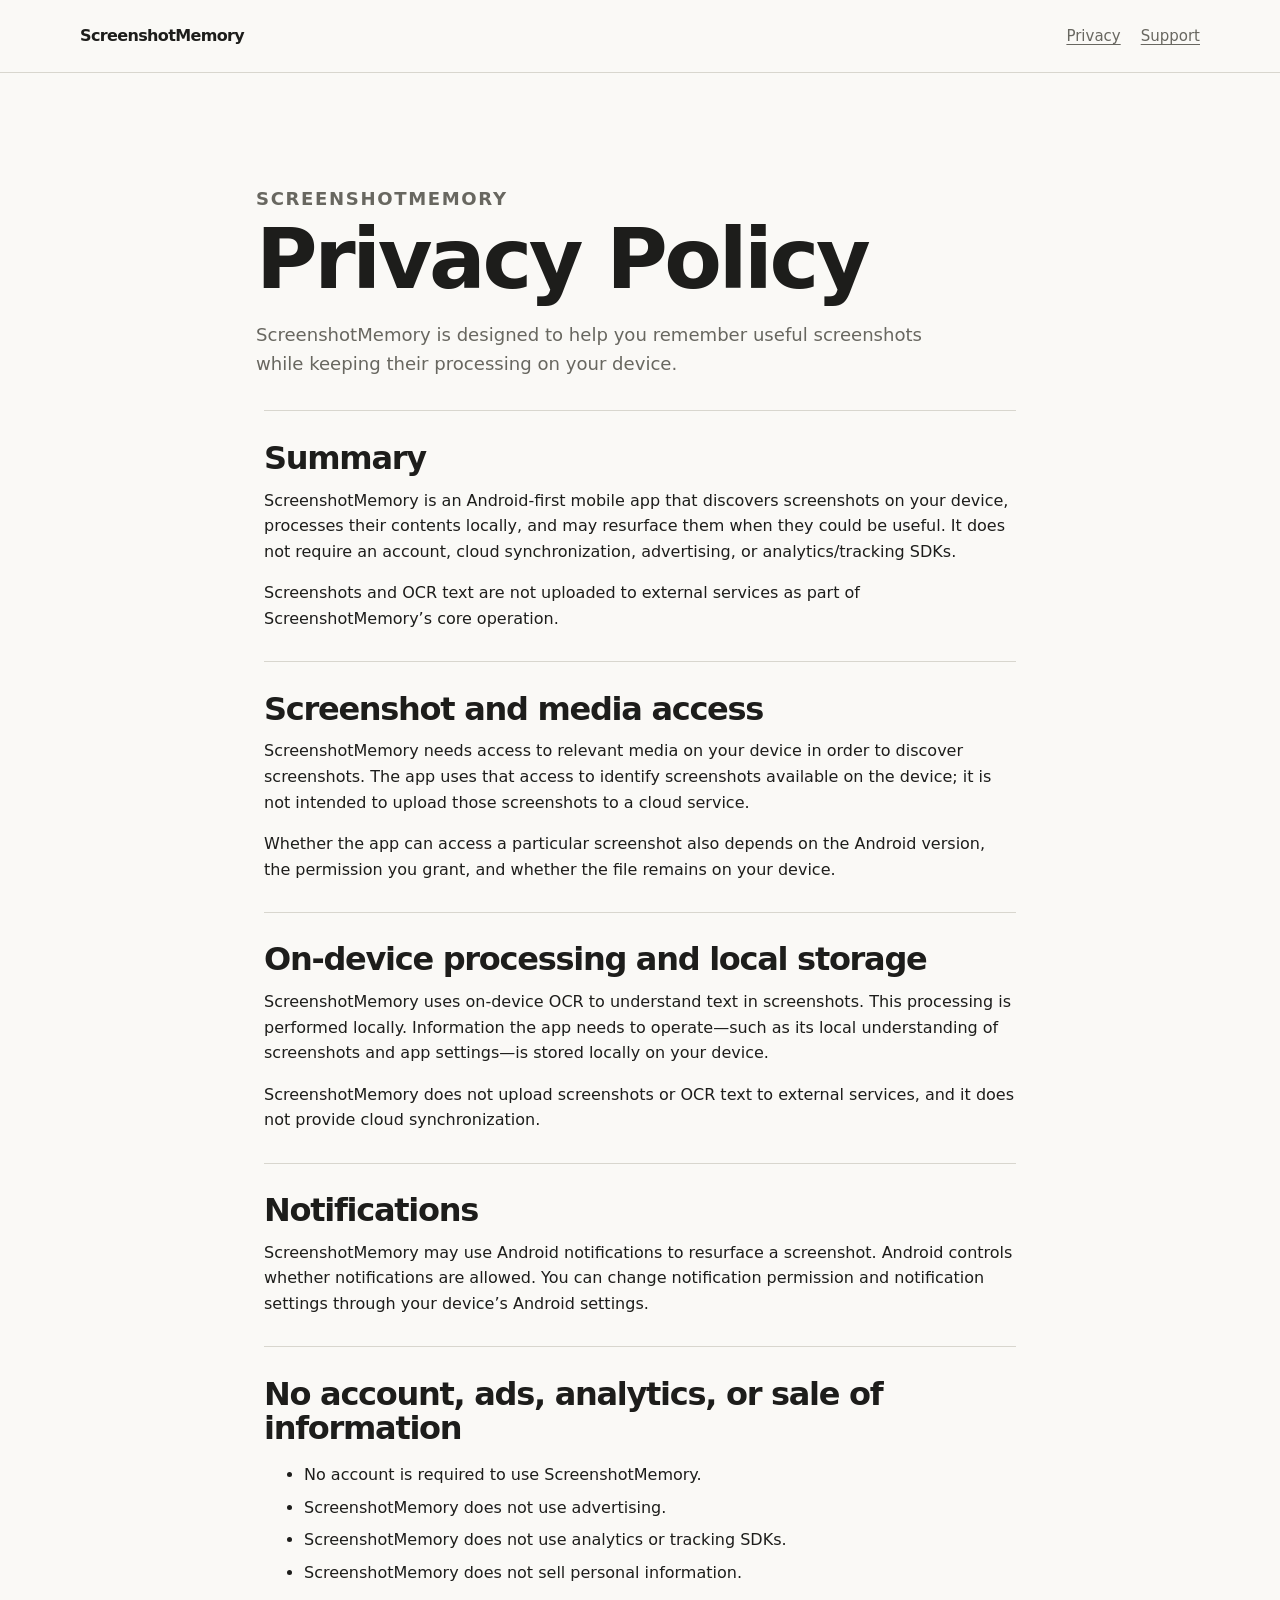
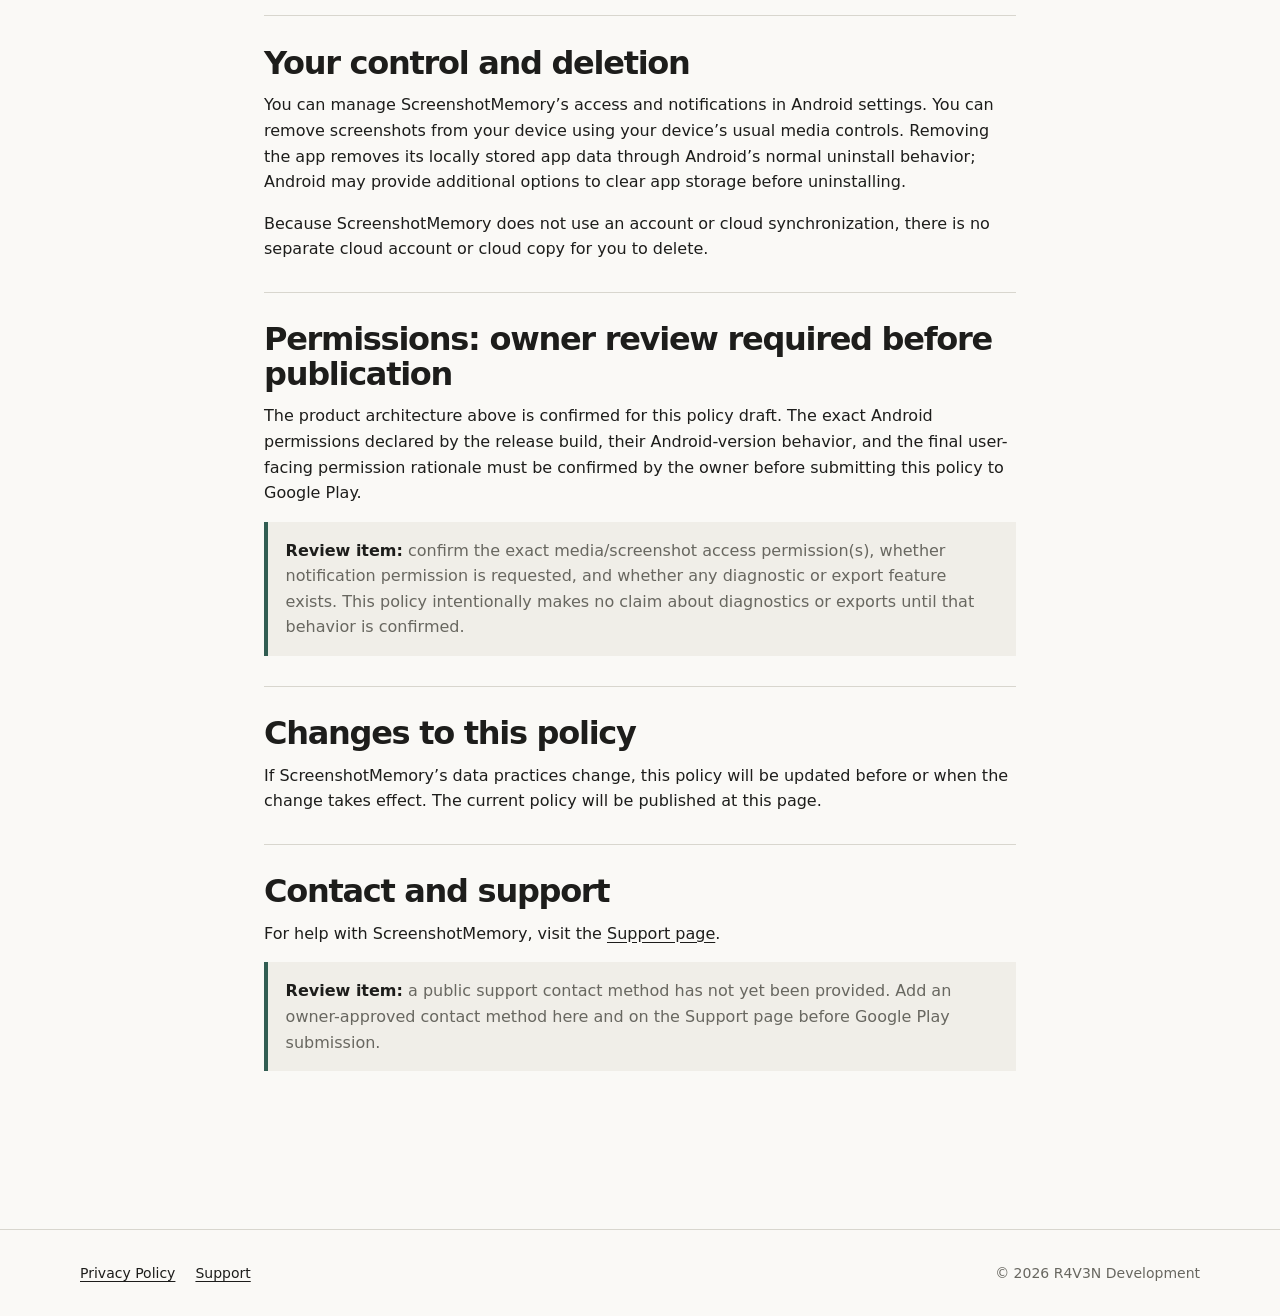
==== privacy/index.html @ ca4c5a30 "Build static ScreenshotMemory product site" ====
<!doctype html>
<html lang="en">
  <head>
    <meta charset="utf-8">
    <meta name="viewport" content="width=device-width, initial-scale=1">
    <meta name="description" content="Privacy Policy for ScreenshotMemory, an Android-first app designed to process screenshots locally on your device.">
    <meta name="theme-color" media="(prefers-color-scheme: light)" content="#faf9f6">
    <meta name="theme-color" media="(prefers-color-scheme: dark)" content="#151514">
    <meta property="og:type" content="website">
    <meta property="og:title" content="ScreenshotMemory Privacy Policy">
    <meta property="og:description" content="How ScreenshotMemory handles screenshots and related information.">
    <title>Privacy Policy — ScreenshotMemory</title>
    <link rel="stylesheet" href="../styles.css">
  </head>
  <body>
    <a class="skip-link" href="#main-content">Skip to content</a>
    <header class="site-header">
      <nav class="nav container" aria-label="Primary navigation">
        <a class="wordmark" href="../" aria-label="ScreenshotMemory home">ScreenshotMemory</a>
        <div class="nav-links">
          <a href="./" aria-current="page">Privacy</a>
          <a href="../support/">Support</a>
        </div>
      </nav>
    </header>

    <main id="main-content">
      <header class="page-header container">
        <p class="eyebrow">ScreenshotMemory</p>
        <h1>Privacy Policy</h1>
        <p>ScreenshotMemory is designed to help you remember useful screenshots while keeping their processing on your device.</p>
      </header>

      <article class="prose container">
        <section>
          <h2>Summary</h2>
          <p>ScreenshotMemory is an Android-first mobile app that discovers screenshots on your device, processes their contents locally, and may resurface them when they could be useful. It does not require an account, cloud synchronization, advertising, or analytics/tracking SDKs.</p>
          <p>Screenshots and OCR text are not uploaded to external services as part of ScreenshotMemory’s core operation.</p>
        </section>

        <section>
          <h2>Screenshot and media access</h2>
          <p>ScreenshotMemory needs access to relevant media on your device in order to discover screenshots. The app uses that access to identify screenshots available on the device; it is not intended to upload those screenshots to a cloud service.</p>
          <p>Whether the app can access a particular screenshot also depends on the Android version, the permission you grant, and whether the file remains on your device.</p>
        </section>

        <section>
          <h2>On-device processing and local storage</h2>
          <p>ScreenshotMemory uses on-device OCR to understand text in screenshots. This processing is performed locally. Information the app needs to operate—such as its local understanding of screenshots and app settings—is stored locally on your device.</p>
          <p>ScreenshotMemory does not upload screenshots or OCR text to external services, and it does not provide cloud synchronization.</p>
        </section>

        <section>
          <h2>Notifications</h2>
          <p>ScreenshotMemory may use Android notifications to resurface a screenshot. Android controls whether notifications are allowed. You can change notification permission and notification settings through your device’s Android settings.</p>
        </section>

        <section>
          <h2>No account, ads, analytics, or sale of information</h2>
          <ul>
            <li>No account is required to use ScreenshotMemory.</li>
            <li>ScreenshotMemory does not use advertising.</li>
            <li>ScreenshotMemory does not use analytics or tracking SDKs.</li>
            <li>ScreenshotMemory does not sell personal information.</li>
          </ul>
        </section>

        <section>
          <h2>Your control and deletion</h2>
          <p>You can manage ScreenshotMemory’s access and notifications in Android settings. You can remove screenshots from your device using your device’s usual media controls. Removing the app removes its locally stored app data through Android’s normal uninstall behavior; Android may provide additional options to clear app storage before uninstalling.</p>
          <p>Because ScreenshotMemory does not use an account or cloud synchronization, there is no separate cloud account or cloud copy for you to delete.</p>
        </section>

        <section>
          <h2>Permissions: owner review required before publication</h2>
          <p>The product architecture above is confirmed for this policy draft. The exact Android permissions declared by the release build, their Android-version behavior, and the final user-facing permission rationale must be confirmed by the owner before submitting this policy to Google Play.</p>
          <div class="notice">
            <strong>Review item:</strong> confirm the exact media/screenshot access permission(s), whether notification permission is requested, and whether any diagnostic or export feature exists. This policy intentionally makes no claim about diagnostics or exports until that behavior is confirmed.
          </div>
        </section>

        <section>
          <h2>Changes to this policy</h2>
          <p>If ScreenshotMemory’s data practices change, this policy will be updated before or when the change takes effect. The current policy will be published at this page.</p>
        </section>

        <section>
          <h2>Contact and support</h2>
          <p>For help with ScreenshotMemory, visit the <a href="../support/">Support page</a>.</p>
          <div class="notice">
            <strong>Review item:</strong> a public support contact method has not yet been provided. Add an owner-approved contact method here and on the Support page before Google Play submission.
          </div>
        </section>
      </article>
    </main>

    <footer class="site-footer">
      <div class="container footer-content">
        <div class="footer-links">
          <a href="./">Privacy Policy</a>
          <a href="../support/">Support</a>
        </div>
        <p>© 2026 R4V3N Development</p>
      </div>
    </footer>
  </body>
</html>
---- styles.css ----
:root {
  color-scheme: light dark;
  --page: #faf9f6;
  --surface: #f0eee8;
  --text: #1d1d1b;
  --muted: #686760;
  --line: #d8d6ce;
  --accent: #315d52;
  --accent-text: #17372f;
  --max-width: 70rem;
}

@media (prefers-color-scheme: dark) {
  :root {
    --page: #151514;
    --surface: #20201e;
    --text: #f2f1eb;
    --muted: #b6b4ac;
    --line: #3a3935;
    --accent: #9ac8b9;
    --accent-text: #cae5dc;
  }
}

* { box-sizing: border-box; }

html { scroll-behavior: smooth; }

body {
  min-width: 20rem;
  margin: 0;
  background: var(--page);
  color: var(--text);
  font-family: Inter, ui-sans-serif, system-ui, -apple-system, BlinkMacSystemFont, "Segoe UI", sans-serif;
  font-size: 1rem;
  line-height: 1.6;
  text-rendering: optimizeLegibility;
}

a { color: inherit; text-underline-offset: 0.18em; }
a:hover { color: var(--accent); }
a:focus-visible { outline: 0.18rem solid var(--accent); outline-offset: 0.22rem; border-radius: 0.12rem; }

h1, h2, h3, p { margin-top: 0; }
h1, h2, h3 { font-weight: 650; letter-spacing: -0.04em; line-height: 1.08; }

.container { width: min(calc(100% - 2.5rem), var(--max-width)); margin-inline: auto; }

.skip-link {
  position: fixed;
  z-index: 10;
  top: 1rem;
  left: 1rem;
  padding: 0.65rem 0.9rem;
  background: var(--text);
  color: var(--page);
  transform: translateY(-180%);
}
.skip-link:focus { transform: translateY(0); }

.site-header { border-bottom: 1px solid var(--line); }
.nav { display: flex; align-items: center; justify-content: space-between; min-height: 4.5rem; gap: 1.25rem; }
.wordmark { font-weight: 700; letter-spacing: -0.04em; text-decoration: none; }
.nav-links, .footer-links { display: flex; flex-wrap: wrap; gap: 1.25rem; }
.nav-links a { color: var(--muted); font-size: 0.9375rem; }

.hero { padding-block: clamp(5rem, 13vw, 10rem) clamp(5rem, 12vw, 9rem); max-width: 56rem; margin-left: max(1.25rem, calc((100% - var(--max-width)) / 2)); }
.eyebrow { margin-bottom: 1.1rem; color: var(--accent); font-size: 0.8rem; font-weight: 750; letter-spacing: 0.09em; text-transform: uppercase; }
.hero h1 { max-width: 12.5ch; margin-bottom: 1.5rem; font-size: clamp(3rem, 8.3vw, 6.6rem); }
.lede { max-width: 39rem; margin-bottom: 2.25rem; color: var(--muted); font-size: clamp(1.125rem, 2.3vw, 1.4rem); }
.coming-soon { display: inline-block; border: 1px solid var(--line); border-radius: 999px; padding: 0.7rem 1rem; color: var(--muted); font-size: 0.9rem; font-weight: 650; }

.privacy-intro { background: var(--surface); border-block: 1px solid var(--line); }
.split-section { display: grid; grid-template-columns: 1fr; gap: 2.5rem; padding-block: clamp(4rem, 9vw, 7rem); }
.split-section h2, .how-it-works h2 { max-width: 14ch; margin-bottom: 0; font-size: clamp(2.15rem, 5vw, 4.2rem); }
.check-list { display: grid; gap: 0.9rem; align-content: center; margin: 0; padding: 0; list-style: none; font-size: 1.08rem; }
.check-list li { display: flex; gap: 0.8rem; align-items: baseline; }
.check-list li::before { content: "✓"; color: var(--accent); font-weight: 800; }

.how-it-works { padding-block: clamp(5rem, 11vw, 9rem); }
.product-loop { display: flex; flex-wrap: wrap; align-items: center; gap: 0.65rem; margin: 2.5rem 0 0; padding: 0; list-style: none; color: var(--accent-text); font-weight: 700; }
.product-loop li { display: flex; align-items: center; gap: 0.65rem; }
.product-loop li:not(:last-child)::after { content: "↓"; color: var(--muted); font-weight: 400; }

.site-footer { border-top: 1px solid var(--line); color: var(--muted); font-size: 0.875rem; }
.footer-content { display: flex; flex-wrap: wrap; justify-content: space-between; gap: 1.25rem; padding-block: 2rem; }
.footer-content p { margin: 0; }
.footer-links a { color: var(--text); }

.page-header { max-width: 48rem; padding-block: clamp(4rem, 10vw, 7rem) 2rem; }
.page-header h1 { margin-bottom: 1rem; font-size: clamp(2.8rem, 7vw, 5.25rem); }
.page-header p { max-width: 42rem; margin-bottom: 0; color: var(--muted); font-size: 1.13rem; }
.prose { max-width: 47rem; padding-bottom: clamp(5rem, 10vw, 8rem); }
.prose section { padding-block: 1.85rem; border-top: 1px solid var(--line); }
.prose h2 { margin-bottom: 0.75rem; font-size: clamp(1.5rem, 3vw, 2rem); }
.prose h3 { margin: 1.35rem 0 0.5rem; font-size: 1.15rem; letter-spacing: -0.02em; }
.prose p:last-child, .prose ul:last-child { margin-bottom: 0; }
.prose li + li { margin-top: 0.45rem; }
.notice { margin-top: 1rem; border-left: 0.25rem solid var(--accent); padding: 1rem 1.1rem; background: var(--surface); color: var(--muted); }
.notice strong { color: var(--text); }
.support-grid { display: grid; gap: 1.4rem; }
.support-card { padding: 1.4rem; border: 1px solid var(--line); border-radius: 0.35rem; }
.support-card h2 { margin-bottom: 0.65rem; }

@media (min-width: 44rem) {
  .container { width: min(calc(100% - 5rem), var(--max-width)); }
  .split-section { grid-template-columns: minmax(0, 1.1fr) minmax(16rem, 0.9fr); gap: 5rem; }
  .product-loop { gap: 1rem; }
  .product-loop li { gap: 1rem; }
}

@media (max-width: 40rem) {
  .nav { align-items: flex-start; flex-direction: column; justify-content: center; padding-block: 0.9rem; }
  .nav-links { gap: 1rem; }
}

@media (prefers-reduced-motion: reduce) {
  html { scroll-behavior: auto; }
}
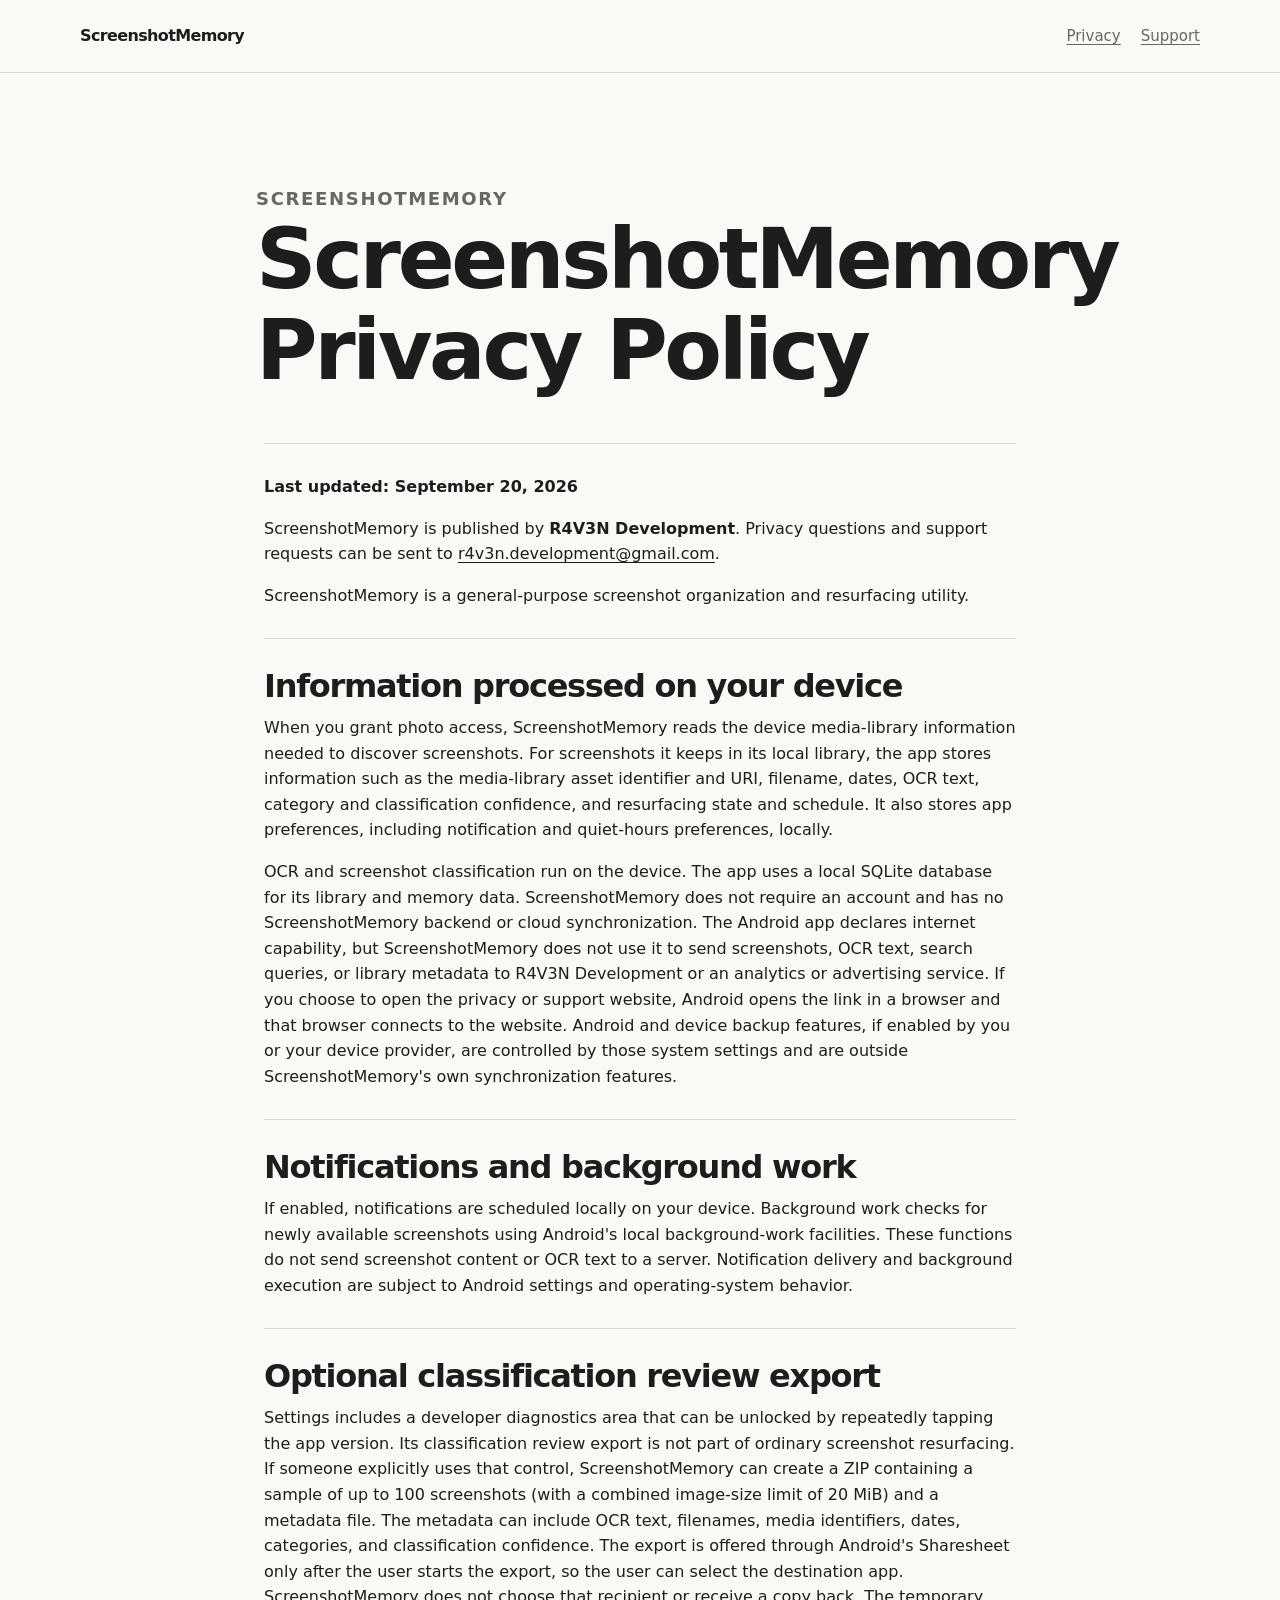
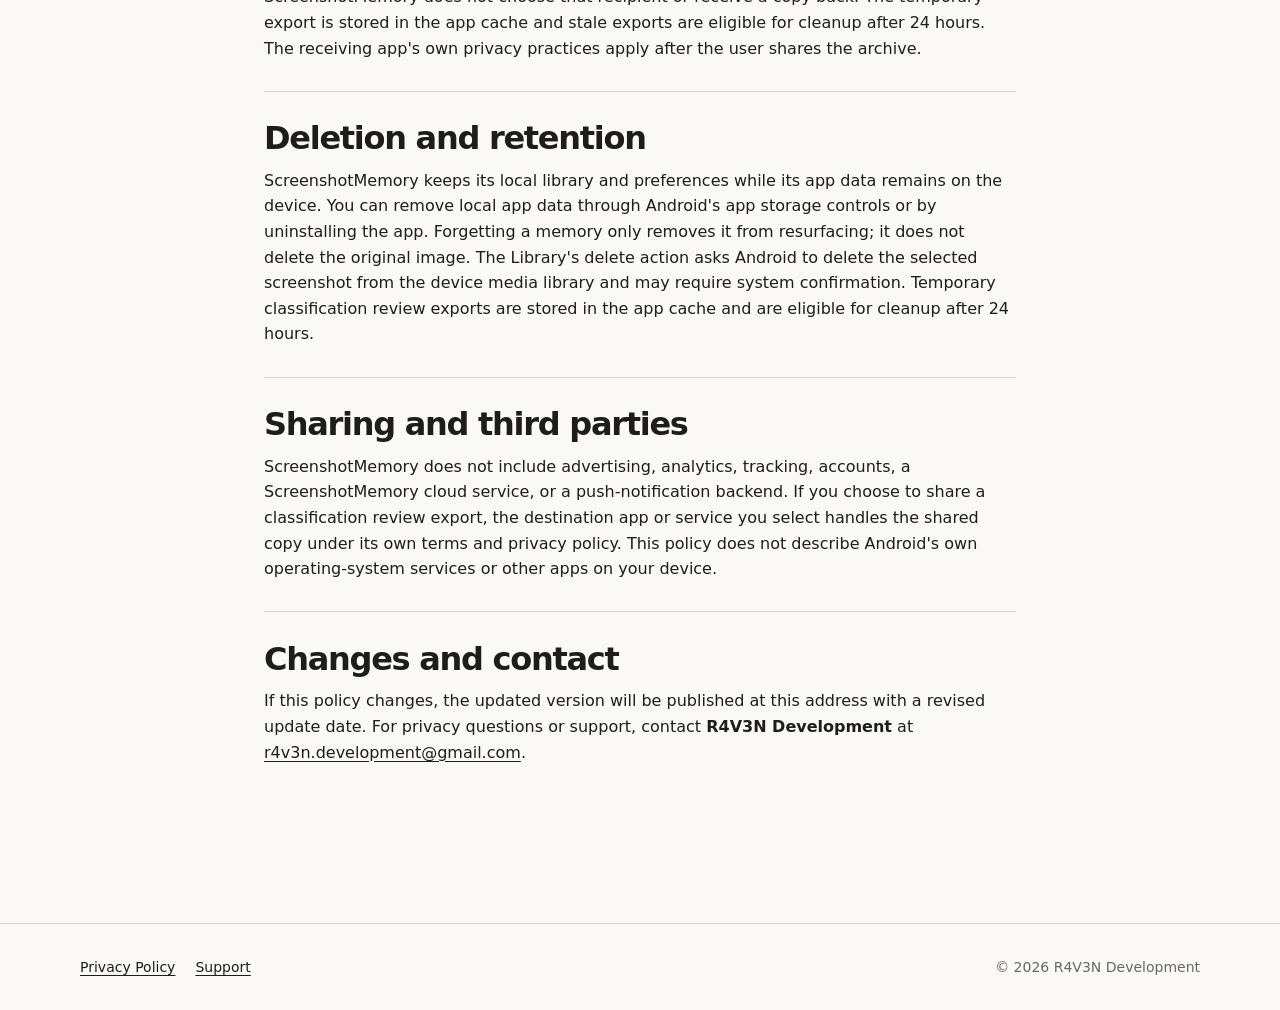
==== commit 9a044273: "Publish approved privacy policy and support contact" ====
--- a/privacy/index.html
+++ b/privacy/index.html
@@ -27,69 +27,45 @@
     <main id="main-content">
       <header class="page-header container">
         <p class="eyebrow">ScreenshotMemory</p>
-        <h1>Privacy Policy</h1>
-        <p>ScreenshotMemory is designed to help you remember useful screenshots while keeping their processing on your device.</p>
+        <h1>ScreenshotMemory Privacy Policy</h1>
       </header>
 
       <article class="prose container">
         <section>
-          <h2>Summary</h2>
-          <p>ScreenshotMemory is an Android-first mobile app that discovers screenshots on your device, processes their contents locally, and may resurface them when they could be useful. It does not require an account, cloud synchronization, advertising, or analytics/tracking SDKs.</p>
-          <p>Screenshots and OCR text are not uploaded to external services as part of ScreenshotMemory’s core operation.</p>
+          <p><strong>Last updated: September 20, 2026</strong></p>
+          <p>ScreenshotMemory is published by <strong>R4V3N Development</strong>. Privacy questions and support requests can be sent to <a href="mailto:r4v3n.development@gmail.com">r4v3n.development@gmail.com</a>.</p>
+          <p>ScreenshotMemory is a general-purpose screenshot organization and resurfacing utility.</p>
         </section>
 
         <section>
-          <h2>Screenshot and media access</h2>
-          <p>ScreenshotMemory needs access to relevant media on your device in order to discover screenshots. The app uses that access to identify screenshots available on the device; it is not intended to upload those screenshots to a cloud service.</p>
-          <p>Whether the app can access a particular screenshot also depends on the Android version, the permission you grant, and whether the file remains on your device.</p>
+          <h2>Information processed on your device</h2>
+          <p>When you grant photo access, ScreenshotMemory reads the device media-library information needed to discover screenshots. For screenshots it keeps in its local library, the app stores information such as the media-library asset identifier and URI, filename, dates, OCR text, category and classification confidence, and resurfacing state and schedule. It also stores app preferences, including notification and quiet-hours preferences, locally.</p>
+          <p>OCR and screenshot classification run on the device. The app uses a local SQLite database for its library and memory data. ScreenshotMemory does not require an account and has no ScreenshotMemory backend or cloud synchronization. The Android app declares internet capability, but ScreenshotMemory does not use it to send screenshots, OCR text, search queries, or library metadata to R4V3N Development or an analytics or advertising service. If you choose to open the privacy or support website, Android opens the link in a browser and that browser connects to the website. Android and device backup features, if enabled by you or your device provider, are controlled by those system settings and are outside ScreenshotMemory's own synchronization features.</p>
         </section>
 
         <section>
-          <h2>On-device processing and local storage</h2>
-          <p>ScreenshotMemory uses on-device OCR to understand text in screenshots. This processing is performed locally. Information the app needs to operate—such as its local understanding of screenshots and app settings—is stored locally on your device.</p>
-          <p>ScreenshotMemory does not upload screenshots or OCR text to external services, and it does not provide cloud synchronization.</p>
+          <h2>Notifications and background work</h2>
+          <p>If enabled, notifications are scheduled locally on your device. Background work checks for newly available screenshots using Android's local background-work facilities. These functions do not send screenshot content or OCR text to a server. Notification delivery and background execution are subject to Android settings and operating-system behavior.</p>
         </section>
 
         <section>
-          <h2>Notifications</h2>
-          <p>ScreenshotMemory may use Android notifications to resurface a screenshot. Android controls whether notifications are allowed. You can change notification permission and notification settings through your device’s Android settings.</p>
+          <h2>Optional classification review export</h2>
+          <p>Settings includes a developer diagnostics area that can be unlocked by repeatedly tapping the app version. Its classification review export is not part of ordinary screenshot resurfacing. If someone explicitly uses that control, ScreenshotMemory can create a ZIP containing a sample of up to 100 screenshots (with a combined image-size limit of 20 MiB) and a metadata file. The metadata can include OCR text, filenames, media identifiers, dates, categories, and classification confidence. The export is offered through Android's Sharesheet only after the user starts the export, so the user can select the destination app. ScreenshotMemory does not choose that recipient or receive a copy back. The temporary export is stored in the app cache and stale exports are eligible for cleanup after 24 hours. The receiving app's own privacy practices apply after the user shares the archive.</p>
         </section>
 
         <section>
-          <h2>No account, ads, analytics, or sale of information</h2>
-          <ul>
-            <li>No account is required to use ScreenshotMemory.</li>
-            <li>ScreenshotMemory does not use advertising.</li>
-            <li>ScreenshotMemory does not use analytics or tracking SDKs.</li>
-            <li>ScreenshotMemory does not sell personal information.</li>
-          </ul>
+          <h2>Deletion and retention</h2>
+          <p>ScreenshotMemory keeps its local library and preferences while its app data remains on the device. You can remove local app data through Android's app storage controls or by uninstalling the app. Forgetting a memory only removes it from resurfacing; it does not delete the original image. The Library's delete action asks Android to delete the selected screenshot from the device media library and may require system confirmation. Temporary classification review exports are stored in the app cache and are eligible for cleanup after 24 hours.</p>
         </section>
 
         <section>
-          <h2>Your control and deletion</h2>
-          <p>You can manage ScreenshotMemory’s access and notifications in Android settings. You can remove screenshots from your device using your device’s usual media controls. Removing the app removes its locally stored app data through Android’s normal uninstall behavior; Android may provide additional options to clear app storage before uninstalling.</p>
-          <p>Because ScreenshotMemory does not use an account or cloud synchronization, there is no separate cloud account or cloud copy for you to delete.</p>
+          <h2>Sharing and third parties</h2>
+          <p>ScreenshotMemory does not include advertising, analytics, tracking, accounts, a ScreenshotMemory cloud service, or a push-notification backend. If you choose to share a classification review export, the destination app or service you select handles the shared copy under its own terms and privacy policy. This policy does not describe Android's own operating-system services or other apps on your device.</p>
         </section>
 
         <section>
-          <h2>Permissions: owner review required before publication</h2>
-          <p>The product architecture above is confirmed for this policy draft. The exact Android permissions declared by the release build, their Android-version behavior, and the final user-facing permission rationale must be confirmed by the owner before submitting this policy to Google Play.</p>
-          <div class="notice">
-            <strong>Review item:</strong> confirm the exact media/screenshot access permission(s), whether notification permission is requested, and whether any diagnostic or export feature exists. This policy intentionally makes no claim about diagnostics or exports until that behavior is confirmed.
-          </div>
-        </section>
-
-        <section>
-          <h2>Changes to this policy</h2>
-          <p>If ScreenshotMemory’s data practices change, this policy will be updated before or when the change takes effect. The current policy will be published at this page.</p>
-        </section>
-
-        <section>
-          <h2>Contact and support</h2>
-          <p>For help with ScreenshotMemory, visit the <a href="../support/">Support page</a>.</p>
-          <div class="notice">
-            <strong>Review item:</strong> a public support contact method has not yet been provided. Add an owner-approved contact method here and on the Support page before Google Play submission.
-          </div>
+          <h2>Changes and contact</h2>
+          <p>If this policy changes, the updated version will be published at this address with a revised update date. For privacy questions or support, contact <strong>R4V3N Development</strong> at <a href="mailto:r4v3n.development@gmail.com">r4v3n.development@gmail.com</a>.</p>
         </section>
       </article>
     </main>
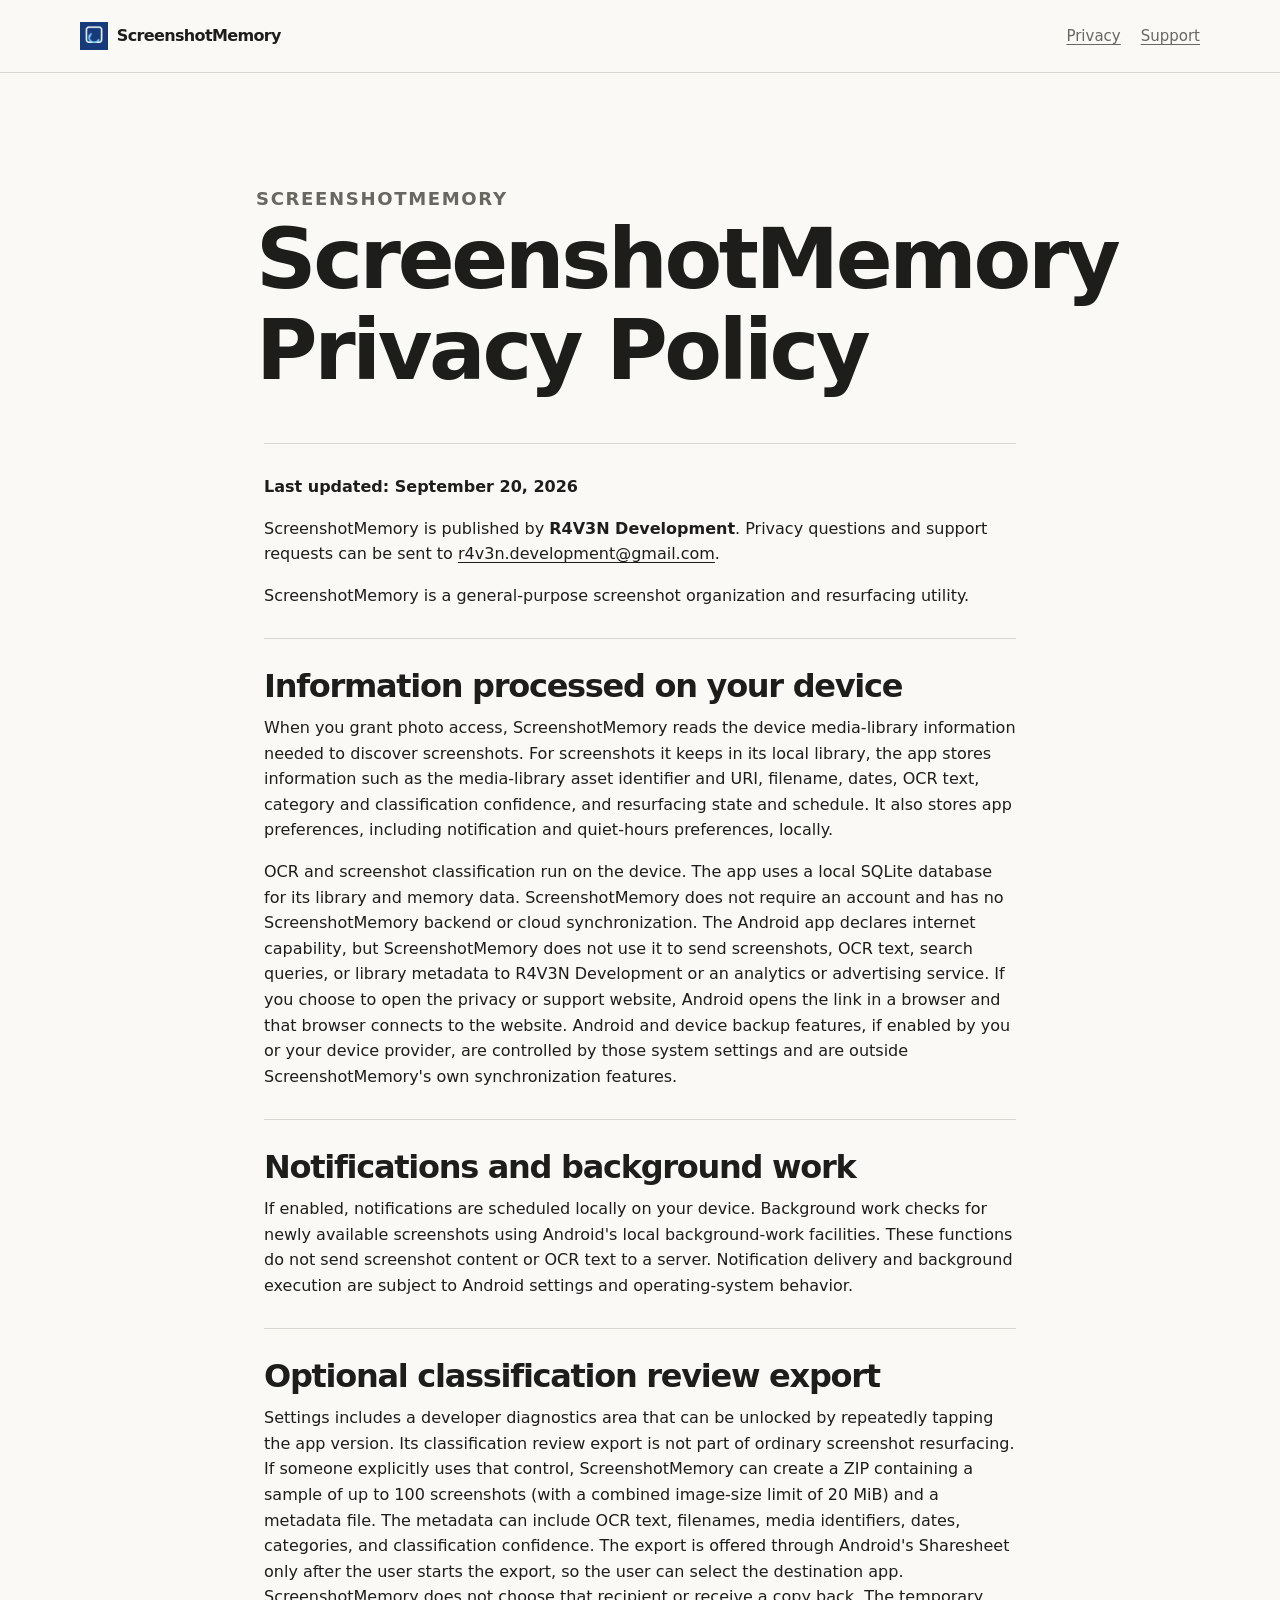
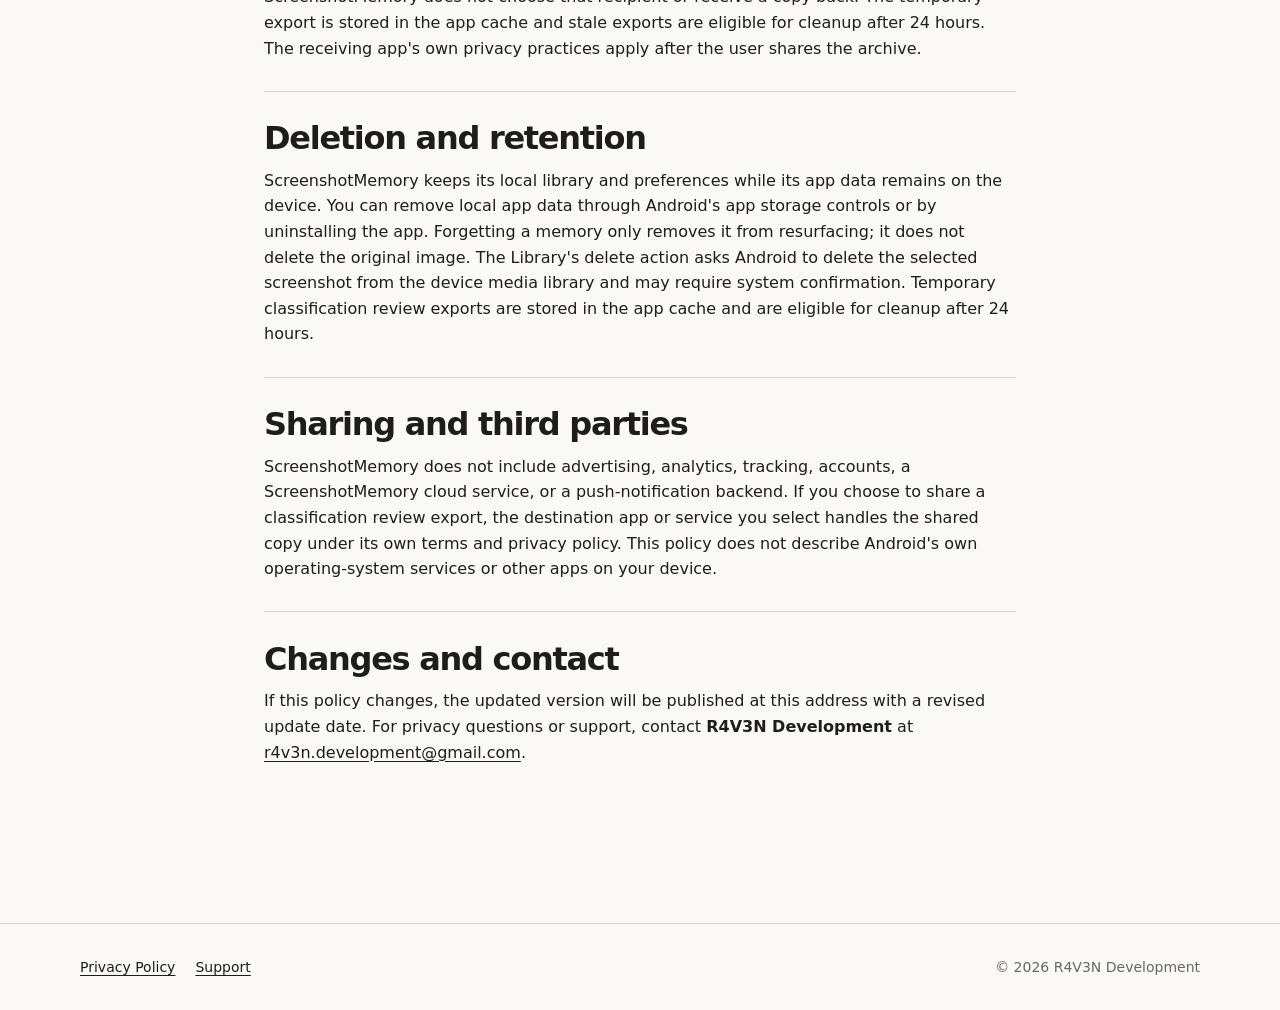
==== commit 496f2651: "Integrate official ScreenshotMemory icon" ====
--- a/privacy/index.html
+++ b/privacy/index.html
@@ -10,13 +10,18 @@
     <meta property="og:title" content="ScreenshotMemory Privacy Policy">
     <meta property="og:description" content="How ScreenshotMemory handles screenshots and related information.">
     <title>Privacy Policy — ScreenshotMemory</title>
+    <link rel="icon" type="image/png" sizes="48x48" href="../assets/favicon.png">
+    <link rel="apple-touch-icon" sizes="180x180" href="../assets/apple-touch-icon.png">
     <link rel="stylesheet" href="../styles.css">
   </head>
   <body>
     <a class="skip-link" href="#main-content">Skip to content</a>
     <header class="site-header">
       <nav class="nav container" aria-label="Primary navigation">
-        <a class="wordmark" href="../" aria-label="ScreenshotMemory home">ScreenshotMemory</a>
+        <a class="wordmark" href="../" aria-label="ScreenshotMemory home">
+          <img class="brand-icon" src="../assets/icon.png" width="28" height="28" alt="">
+          <span>ScreenshotMemory</span>
+        </a>
         <div class="nav-links">
           <a href="./" aria-current="page">Privacy</a>
           <a href="../support/">Support</a>
--- a/styles.css
+++ b/styles.css
@@ -60,13 +60,17 @@
 
 .site-header { border-bottom: 1px solid var(--line); }
 .nav { display: flex; align-items: center; justify-content: space-between; min-height: 4.5rem; gap: 1.25rem; }
-.wordmark { font-weight: 700; letter-spacing: -0.04em; text-decoration: none; }
+.wordmark { display: inline-flex; align-items: center; gap: 0.55rem; font-weight: 700; letter-spacing: -0.04em; text-decoration: none; }
+.brand-icon { width: 1.75rem; height: 1.75rem; flex: none; }
 .nav-links, .footer-links { display: flex; flex-wrap: wrap; gap: 1.25rem; }
 .nav-links a { color: var(--muted); font-size: 0.9375rem; }
 
-.hero { padding-block: clamp(5rem, 13vw, 10rem) clamp(5rem, 12vw, 9rem); max-width: 56rem; margin-left: max(1.25rem, calc((100% - var(--max-width)) / 2)); }
+.hero { padding-block: clamp(3.5rem, 8vw, 7rem); max-width: 56rem; margin-left: max(1.25rem, calc((100% - var(--max-width)) / 2)); }
+.hero-brand { display: flex; align-items: center; gap: 0.9rem; margin-bottom: 1.1rem; }
+.hero-icon { width: 3.5rem; height: 3.5rem; flex: none; }
+.hero-brand .eyebrow { margin-bottom: 0; }
 .eyebrow { margin-bottom: 1.1rem; color: var(--accent); font-size: 0.8rem; font-weight: 750; letter-spacing: 0.09em; text-transform: uppercase; }
-.hero h1 { max-width: 12.5ch; margin-bottom: 1.5rem; font-size: clamp(3rem, 8.3vw, 6.6rem); }
+.hero h1 { max-width: 18ch; margin-bottom: 1.5rem; font-size: clamp(2.5rem, 5.5vw, 4.5rem); }
 .lede { max-width: 39rem; margin-bottom: 2.25rem; color: var(--muted); font-size: clamp(1.125rem, 2.3vw, 1.4rem); }
 .coming-soon { display: inline-block; border: 1px solid var(--line); border-radius: 999px; padding: 0.7rem 1rem; color: var(--muted); font-size: 0.9rem; font-weight: 650; }
 
